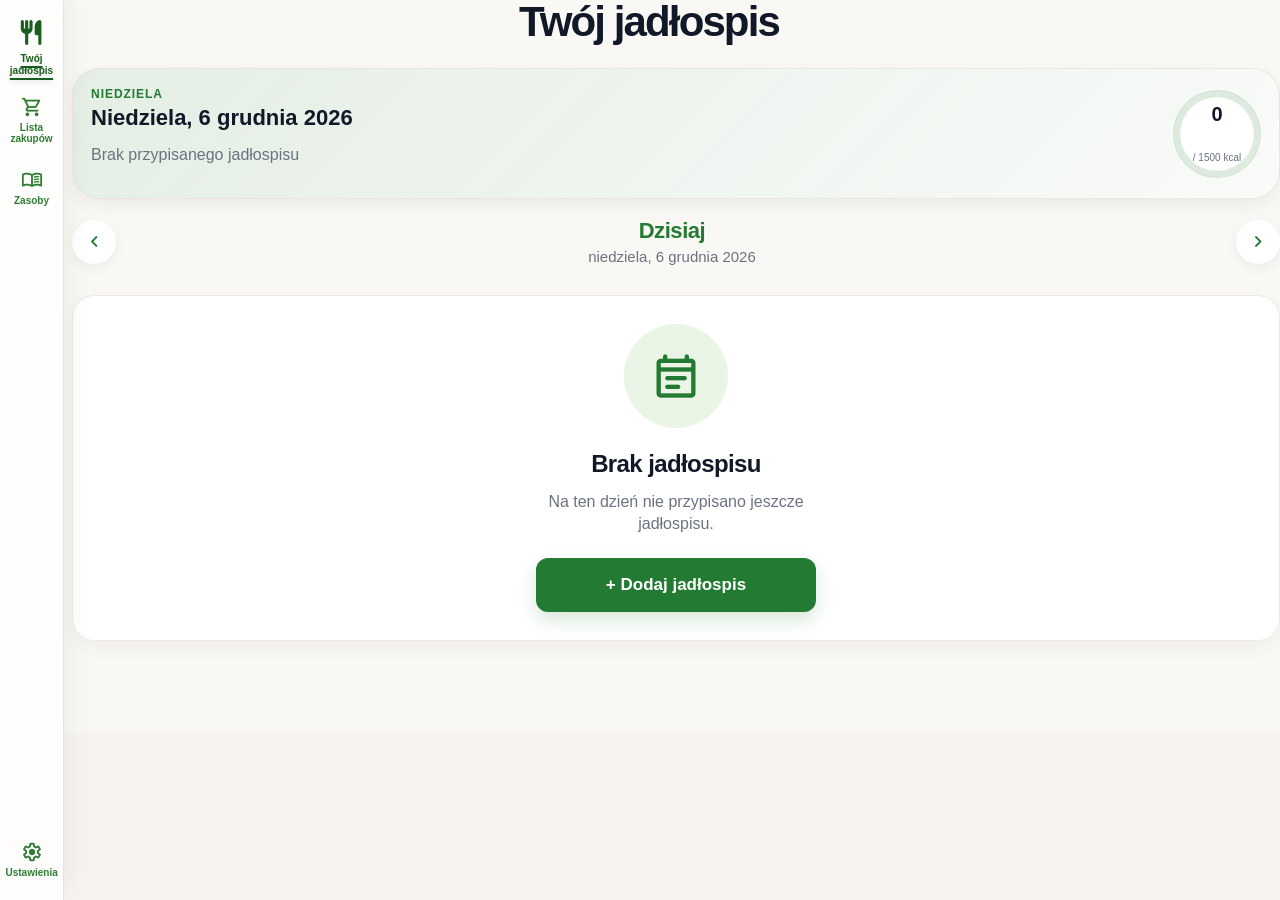
==== index.html @ d9567df0 "update" ====
<!doctype html>
<html lang="pl">
<head>
  <meta charset="utf-8">
  <meta name="viewport" content="width=device-width, initial-scale=1, viewport-fit=cover">
  <meta name="theme-color" content="#237a32">
  <meta name="description" content="PWA do planowania jadłospisów, przepisów, produktów i listy zakupów.">
  <title>Twój jadłospis</title>
  <link rel="manifest" href="./manifest.json?v=1.0.8">
  <link rel="stylesheet" href="https://fonts.googleapis.com/css2?family=Material+Symbols+Rounded:opsz,wght,FILL,GRAD@20..48,400,0,0">
  <link rel="stylesheet" href="./styles.css?v=1.0.8">
    <meta name="apple-mobile-web-app-capable" content="yes">
  <meta name="apple-mobile-web-app-title" content="Twój jadłospis">
</head>
<body>
  <noscript>Ta aplikacja wymaga włączonego JavaScriptu.</noscript>

  <div id="app" class="app-shell"></div>

  
  <nav class="bottom-nav" aria-label="Główna nawigacja">
    <div class="bottom-nav-inner nav-three">
      <button class="nav-item nav-main" data-route="today" type="button">
        <span class="nav-plate"><span class="material-symbols-rounded">restaurant</span></span>
        <span>Twój jadłospis</span>
      </button>

      <button class="nav-item" data-route="shopping" type="button">
        <span class="material-symbols-rounded nav-icon">shopping_cart</span>
        <span>Lista zakupów</span>
      </button>

      <button class="nav-item" data-route="library" type="button">
        <span class="material-symbols-rounded nav-icon">menu_book</span>
        <span>Zasoby</span>
      </button>

      <button class="nav-item nav-settings" data-route="settings" type="button">
        <span class="material-symbols-rounded nav-icon">settings</span>
        <span>Ustawienia</span>
      </button>
    </div>
  </nav>

  <div id="modalRoot"></div>
  <script src="./app.js?v=1.0.8"></script>

  <input
    id="recipe-import-input"
    type="file"
    accept=".json"
    hidden
  >

  <input id="resource-import-input" type="file" accept=".json,application/json,text/json" hidden>
</body>
</html>
---- styles.css ----
/*
  Twój jadłospis v1.0.0 — style aplikacji PWA.
  Style bazowe, responsywne układy portrait/landscape
  oraz jasny, ciemny i automatyczny motyw systemowy.
*/

/* ==========================================================
   Twój jadłospis — pełne PWA
   Mobile first, bez bibliotek zewnętrznych.
   ========================================================== */

:root {
  --bg: #f7f4ef;
  --surface: #ffffff;
  --surface-soft: #fbfaf7;
  --text: #111827;
  --muted: #6b7280;
  --muted-2: #9ca3af;
  --line: #e8e2d8;
  --green: #237a32;
  --green-2: #166534;
  --green-soft: #e7f5df;
  --orange: #d56a00;
  --orange-soft: #fff0dd;
  --red: #dc2626;
  --purple: #7c3aed;
  --blue: #0369a1;
  --yellow: #ca8a04;
  --shadow: 0 10px 28px rgba(17, 24, 39, 0.08);
  --shadow-soft: 0 6px 18px rgba(17, 24, 39, 0.06);
  --radius-xl: 28px;
  --radius-lg: 22px;
  --radius-md: 16px;
  --page-max: 740px;
}

* {
  box-sizing: border-box;
}

html {
  min-height: 100%;
  background: var(--bg);
  -webkit-text-size-adjust: 100%;
}

body {
  margin: 0;
  min-height: 100%;
  font-family: -apple-system, BlinkMacSystemFont, "Segoe UI", Roboto, Arial, sans-serif;
  background: var(--bg);
  color: var(--text);
  padding-bottom: 92px;
  -webkit-font-smoothing: antialiased;
}

button,
input,
textarea,
select {
  font: inherit;
}

button {
  cursor: pointer;
}

img {
  display: block;
  max-width: 100%;
}

.app-shell {
  width: 100%;
  max-width: var(--page-max);
  margin: 0 auto;
  padding: 22px 16px 28px;
}

.screen {
  animation: fadeIn 0.16s ease-out;
}

@keyframes fadeIn {
  from { opacity: 0; transform: translateY(4px); }
  to { opacity: 1; transform: translateY(0); }
}

/* ---------- nagłówki ---------- */

.app-header,
.sub-header {
  display: flex;
  align-items: center;
  justify-content: space-between;
  margin-bottom: 18px;
  gap: 12px;
}

.app-title {
  margin: 0;
  font-size: clamp(30px, 9vw, 46px);
  line-height: 1.05;
  letter-spacing: -0.045em;
}

.sub-title {
  margin: 0;
  font-size: 26px;
  line-height: 1.1;
  letter-spacing: -0.035em;
}

.header-actions {
  display: flex;
  align-items: center;
  gap: 8px;
}

.icon-btn {
  width: 46px;
  height: 46px;
  border: 0;
  border-radius: 999px;
  background: var(--surface);
  color: var(--text);
  display: inline-grid;
  place-items: center;
  box-shadow: var(--shadow-soft);
}

.icon-btn.primary {
  color: #fff;
  background: var(--green);
}

.icon-btn.danger {
  color: var(--red);
}

.back-btn {
  width: 42px;
  height: 42px;
}

/* ---------- ogólne komponenty ---------- */

.card {
  background: var(--surface);
  border: 1px solid rgba(232, 226, 216, 0.88);
  border-radius: var(--radius-xl);
  box-shadow: var(--shadow-soft);
}

.card-pad {
  padding: 18px;
}

.section-title {
  margin: 26px 0 12px;
  font-size: 21px;
  line-height: 1.2;
  letter-spacing: -0.025em;
}

.muted {
  color: var(--muted);
}

.small {
  font-size: 13px;
}

.empty-state {
  padding: 24px;
  text-align: center;
  color: var(--muted);
}

.primary-btn,
.secondary-btn,
.danger-btn {
  width: 100%;
  min-height: 50px;
  border: 0;
  border-radius: 16px;
  font-weight: 800;
  display: inline-flex;
  align-items: center;
  justify-content: center;
  gap: 8px;
}

.primary-btn {
  color: #fff;
  background: var(--green);
  box-shadow: 0 8px 18px rgba(35, 122, 50, 0.22);
}

.secondary-btn {
  color: var(--green);
  background: var(--green-soft);
}

.danger-btn {
  color: #fff;
  background: var(--red);
}

.link-btn {
  border: 0;
  background: transparent;
  color: var(--green);
  font-weight: 800;
  padding: 8px 0;
}

.inline-actions {
  display: flex;
  gap: 10px;
}

.inline-actions > * {
  flex: 1;
}

/* ---------- formularze ---------- */

.form {
  display: grid;
  gap: 16px;
}

.form-group {
  display: grid;
  gap: 7px;
}

.form-label {
  font-size: 13px;
  font-weight: 800;
  color: var(--text);
}

.form-control,
.form-select,
.form-textarea {
  width: 100%;
  border: 1px solid var(--line);
  background: var(--surface);
  border-radius: 14px;
  padding: 12px 13px;
  outline: none;
}

.form-textarea {
  min-height: 96px;
  resize: vertical;
}

.form-row {
  display: grid;
  gap: 10px;
}

@media (min-width: 620px) {
  .form-row.two {
    grid-template-columns: repeat(2, minmax(0, 1fr));
  }
}

.check-row,
.setting-row,
.list-row {
  display: grid;
  grid-template-columns: 1fr auto;
  gap: 12px;
  align-items: center;
  min-height: 48px;
  border-bottom: 1px solid var(--line);
}

.check-row:last-child,
.setting-row:last-child,
.list-row:last-child {
  border-bottom: 0;
}

/* ---------- start: jadłospis dnia ---------- */

.day-switch {
  display: grid;
  grid-template-columns: 48px 1fr 48px;
  align-items: center;
  gap: 12px;
  margin-bottom: 18px;
}

.day-label {
  text-align: center;
  font-weight: 800;
  font-size: 16px;
}

.plan-card {
  padding: 18px;
}

.plan-header {
  display: grid;
  grid-template-columns: 1fr 44px;
  gap: 12px;
  align-items: start;
  border-bottom: 1px solid var(--line);
  padding-bottom: 14px;
  margin-bottom: 16px;
}

.plan-name {
  margin: 0 0 12px;
  font-size: 24px;
  line-height: 1.1;
  letter-spacing: -0.03em;
}

.nutrition-strip {
  display: grid;
  grid-template-columns: repeat(4, minmax(0, 1fr));
  gap: 8px;
}

.nutrition-item {
  min-width: 0;
  display: grid;
  gap: 2px;
  align-content: center;
  font-size: 11px;
  color: var(--muted);
}

.nutrition-item strong {
  font-size: 15px;
  color: var(--text);
  white-space: nowrap;
}

.nutrition-item.calories {
  background: var(--green-soft);
  border-radius: 14px;
  padding: 8px 10px;
}

.nutrition-item.calories strong {
  color: var(--green);
}

.meal-list {
  display: grid;
  gap: 12px;
}

.meal-card {
  display: grid;
  grid-template-columns: 78px minmax(0, 1fr) auto;
  gap: 12px;
  align-items: center;
  background: var(--surface-soft);
  border: 1px solid rgba(232, 226, 216, 0.68);
  border-radius: var(--radius-lg);
  padding: 10px;
}

.meal-thumb {
  width: 78px;
  height: 78px;
  border-radius: 18px;
  object-fit: cover;
  background: #e8efe3;
}

.meal-title {
  margin: 0 0 4px;
  font-size: 19px;
  line-height: 1.1;
}

.meal-name {
  margin: 0 0 5px;
  font-size: 15px;
  line-height: 1.25;
}

.meal-time {
  color: var(--muted);
  font-size: 14px;
}

.meal-kcal {
  justify-self: end;
  color: var(--green);
  background: var(--green-soft);
  border-radius: 12px;
  padding: 7px 10px;
  font-weight: 800;
  font-size: 13px;
  white-space: nowrap;
}

.add-day-card {
  padding: 22px;
  display: grid;
  gap: 12px;
  text-align: center;
}

/* ---------- listy ---------- */

.search-input {
  position: relative;
  margin-bottom: 12px;
}

.search-input input {
  padding-left: 38px;
}

.search-input::before {
  content: "⌕";
  position: absolute;
  left: 14px;
  top: 50%;
  transform: translateY(-52%);
  color: var(--muted);
  z-index: 1;
}

.sort-bar {
  display: flex;
  gap: 8px;
  overflow-x: auto;
  padding-bottom: 8px;
  margin-bottom: 10px;
}

.sort-pill,
.filter-pill {
  border: 1px solid var(--line);
  background: var(--surface);
  color: var(--text);
  border-radius: 999px;
  padding: 8px 12px;
  font-size: 13px;
  white-space: nowrap;
}

.sort-pill.active,
.filter-pill.active {
  border-color: var(--green);
  color: var(--green);
  background: var(--green-soft);
  font-weight: 800;
}

.list-card {
  display: grid;
  grid-template-columns: 72px minmax(0, 1fr) 38px;
  gap: 12px;
  align-items: center;
  padding: 10px;
  margin-bottom: 10px;
}

.list-card-thumb {
  width: 72px;
  height: 72px;
  border-radius: 16px;
  object-fit: cover;
  background: #e8efe3;
}

.list-card-title {
  margin: 0 0 5px;
  font-size: 16px;
  line-height: 1.2;
}

.list-card-meta {
  display: flex;
  gap: 10px;
  flex-wrap: wrap;
  color: var(--muted);
  font-size: 13px;
}

.kcal-chip {
  color: var(--green);
  background: var(--green-soft);
  border-radius: 10px;
  padding: 4px 8px;
  font-weight: 800;
  font-size: 12px;
}

.overflow-btn {
  border: 0;
  background: transparent;
  width: 38px;
  height: 38px;
  border-radius: 999px;
  font-size: 22px;
}

/* ---------- składniki ---------- */

.ingredients-list {
  border: 1px solid var(--line);
  border-radius: var(--radius-md);
  overflow: hidden;
  background: var(--surface);
}

.ingredient-row {
  display: grid;
  grid-template-columns: minmax(0, 1fr) auto 32px;
  align-items: center;
  gap: 10px;
  padding: 12px;
  border-bottom: 1px solid var(--line);
  font-size: 14px;
}

.ingredient-row:last-child {
  border-bottom: 0;
}

.ingredient-name {
  border: 0;
  background: transparent;
  text-align: left;
  padding: 0;
  color: var(--text);
}

.ingredient-weight {
  justify-self: end;
  color: var(--text);
}

.remove-btn {
  width: 28px;
  height: 28px;
  border: 0;
  border-radius: 999px;
  background: transparent;
  color: var(--red);
  font-size: 18px;
}

/* ---------- zakupy / produkty / więcej ---------- */

.product-icon {
  width: 26px;
  text-align: center;
  font-size: 20px;
}

.more-list {
  overflow: hidden;
}

.more-section-label {
  margin: 22px 4px 8px;
  font-size: 12px;
  text-transform: uppercase;
  color: var(--muted);
  font-weight: 800;
  letter-spacing: 0.05em;
}

.more-row {
  display: grid;
  grid-template-columns: 32px 1fr auto;
  gap: 10px;
  align-items: center;
  min-height: 52px;
  padding: 0 14px;
  border-bottom: 1px solid var(--line);
}

.more-row:last-child {
  border-bottom: 0;
}

.more-row button {
  border: 0;
  background: transparent;
  text-align: left;
  padding: 0;
  font-weight: 700;
}

/* ---------- modal ---------- */

.modal-backdrop {
  position: fixed;
  z-index: 40;
  inset: 0;
  background: rgba(17, 24, 39, 0.36);
  display: grid;
  place-items: end center;
  padding: 16px;
}

.modal {
  width: 100%;
  max-width: 560px;
  max-height: min(86vh, 760px);
  overflow: auto;
  background: var(--surface);
  border-radius: 26px;
  padding: 18px;
  box-shadow: var(--shadow);
}

.modal-header {
  display: flex;
  justify-content: space-between;
  align-items: start;
  gap: 12px;
  margin-bottom: 14px;
}

.modal-title {
  margin: 0;
  font-size: 22px;
}

/* ---------- dolna nawigacja ---------- */

.bottom-nav {
  position: fixed;
  z-index: 20;
  left: 0;
  right: 0;
  bottom: 0;
  background: rgba(255, 255, 255, 0.95);
  border-top: 1px solid var(--line);
  backdrop-filter: blur(16px);
  -webkit-backdrop-filter: blur(16px);
}

.bottom-nav-inner {
  max-width: var(--page-max);
  margin: 0 auto;
  display: grid;
  grid-template-columns: repeat(4, 1fr);
  gap: 2px;
  padding: 8px 8px calc(8px + env(safe-area-inset-bottom));
}

.nav-item {
  min-width: 0;
  border: 0;
  background: transparent;
  color: var(--muted);
  display: grid;
  justify-items: center;
  gap: 4px;
  padding: 8px 4px;
  border-radius: 16px;
  font-size: 12px;
}

.nav-icon {
  font-size: 21px;
  line-height: 1;
}

.nav-item.active {
  color: var(--green);
  background: transparent;
  font-weight: 800;
}

/* ---------- responsywność ---------- */

@media (max-width: 430px) {
  .app-shell {
    padding-inline: 12px;
  }

  .nutrition-strip {
    grid-template-columns: repeat(2, minmax(0, 1fr));
  }

  .meal-card {
    grid-template-columns: 64px minmax(0, 1fr);
  }

  .meal-thumb {
    width: 64px;
    height: 64px;
  }

  .meal-kcal {
    grid-column: 2;
    justify-self: start;
  }

  .list-card {
    grid-template-columns: 62px minmax(0, 1fr) 34px;
  }

  .list-card-thumb {
    width: 62px;
    height: 62px;
  }
}

@media (min-width: 760px) {
  .app-shell {
    padding-top: 34px;
  }

  .plan-card,
  .card-pad {
    padding: 24px;
  }
}


/* Aktualizacja dolnego paska: trzy pozycje, środkowy kafelek jako główna akcja. */
.bottom-nav-inner.nav-three {
  grid-template-columns: 1fr 1.18fr 1fr;
  align-items: end;
  gap: 8px;
}

.nav-item.nav-main {
  min-height: 66px;
  margin-top: -18px;
  color: #ffffff;
  background: transparent;
  border-radius: 22px;
  box-shadow: none;
}

.nav-item.nav-main.active {
  color: #ffffff;
  background: transparent;
}

.nav-item.nav-main .nav-icon {
  font-size: 24px;
}

.more-list .more-row:first-child {
  border-top-left-radius: var(--radius-xl);
  border-top-right-radius: var(--radius-xl);
}

.more-list .more-row:last-child {
  border-bottom-left-radius: var(--radius-xl);
  border-bottom-right-radius: var(--radius-xl);
}


/* Większy, czytelniejszy wybór daty w modalu kalendarza. */
.date-picker-large {
  min-height: 56px;
  font-size: 18px;
  font-weight: 700;
  color-scheme: light;
}


/* v1.3 — środkowy przycisk dolnej nawigacji: talerz w kole, bez zielonego tła. */
.nav-item.nav-main,
.nav-item.nav-main.active {
  min-height: auto;
  margin-top: -20px;
  color: var(--green);
  background: transparent;
  border-radius: 0;
  box-shadow: none;
}

.nav-plate {
  width: 74px;
  height: 74px;
  border: 0;
  border-radius: 999px;
  background: transparent;
  display: grid;
  place-items: center;
  box-shadow: none;
  margin-bottom: 2px;
}

.nav-plate img {
  width: 58px;
  height: 58px;
  border-radius: 999px;
  object-fit: cover;
}

/* v1.3 — własny picker kalendarza. */
.calendar-picker {
  display: grid;
  gap: 18px;
}

.calendar-month-row {
  display: grid;
  grid-template-columns: 46px 1fr 46px;
  align-items: center;
  gap: 10px;
  text-align: center;
  font-size: 22px;
}

.calendar-weekdays,
.calendar-grid {
  display: grid;
  grid-template-columns: repeat(7, minmax(0, 1fr));
  gap: 6px;
  text-align: center;
}

.calendar-weekdays {
  color: var(--muted);
  font-size: 13px;
  font-weight: 900;
}

.calendar-day {
  aspect-ratio: 1;
  min-width: 0;
  border: 0;
  border-radius: 999px;
  background: transparent;
  color: var(--text);
  font-weight: 800;
  font-size: 16px;
}

.calendar-day.outside {
  color: var(--muted-2);
  font-weight: 600;
}

.calendar-day.sunday:not(.selected) {
  color: var(--red);
}

.calendar-day.today:not(.selected) {
  outline: 2px solid var(--green);
  outline-offset: -2px;
}

.calendar-day.selected {
  background: var(--green);
  color: #fff;
  box-shadow: 0 8px 18px rgba(35, 122, 50, 0.24);
}

.today-btn {
  width: min(220px, 100%);
  justify-self: center;
  border: 2px solid var(--green);
  background: var(--surface);
  color: var(--green);
}

.modal .modal-header::before {
  content: "📅";
  color: var(--green);
  font-size: 24px;
}

@media (max-width: 430px) {
  .nav-plate {
    width: 66px;
    height: 66px;
  }

  .nav-plate img {
    width: 52px;
    height: 52px;
  }

  .calendar-day {
    font-size: 15px;
  }
}


/* v1.4 refined visual icons */
.calendar-mini-icon{
  width:22px;
  height:22px;
  object-fit:contain;
}

.icon-btn img.calendar-mini-icon{
  width:24px;
  height:24px;
}

.nav-plate{
  width:72px;
  height:72px;
  border: 0;
  background: transparent;
}

.nav-plate img{
  width:60px;
  height:60px;
}

.nav-item.nav-main{
  transform:translateY(-6px);
}

.today-btn{
  gap:10px;
  font-weight:800;
}

.modal .modal-header::before{
  content:"";
  width:24px;
  height:24px;
  background:url('./assets/calendar-clean.png') center/contain no-repeat;
  display:block;
}

.calendar-day.selected{
  background:#15803d;
}


/* v1.5 — korekta ekranu startowego wg referencji */
body {
  background: #faf8f4;
}

.app-shell {
  padding-top: 26px;
}

.home-header {
  align-items: center;
  margin-bottom: 24px;
}

.home-header .app-title {
  font-size: clamp(34px, 8vw, 42px);
  letter-spacing: -0.045em;
}

.compact-icon-btn {
  width: 46px;
  height: 46px;
  border: 1px solid rgba(232, 226, 216, 0.9);
  box-shadow: 0 4px 12px rgba(17, 24, 39, 0.045);
}

.icon-btn {
  box-shadow: 0 4px 14px rgba(17, 24, 39, 0.055);
}

.calendar-mini-icon,
.icon-btn img.calendar-mini-icon {
  width: 22px;
  height: 22px;
}

/* Data: etykieta względna + pełna data pod spodem */
.day-switch {
  grid-template-columns: 44px 1fr 44px;
  margin-bottom: 26px;
}

.day-switch .icon-btn {
  width: 44px;
  height: 44px;
  font-size: 22px;
}

.day-label {
  display: grid;
  gap: 4px;
  text-align: left;
  justify-self: start;
  padding-left: 4px;
}

.day-label strong {
  color: var(--green);
  font-size: 22px;
  line-height: 1.1;
  letter-spacing: -0.02em;
}

.day-label span {
  color: var(--muted);
  font-size: 15px;
  font-weight: 500;
}

/* Karta braku jadłospisu: kompaktowa i subtelna */
.add-day-card.empty-plan-card {
  width: 100%;
  min-height: 0;
  padding: 28px 22px;
  border-radius: 22px;
  border-color: rgba(232, 226, 216, 0.72);
  box-shadow: 0 8px 22px rgba(17, 24, 39, 0.045);
  background: rgba(255, 255, 255, 0.94);
  text-align: center;
  gap: 14px;
}

.empty-plan-icon {
  width: 104px;
  height: 104px;
  border-radius: 999px;
  margin: 0 auto 8px;
  display: grid;
  place-items: center;
  background: #eaf5e6;
}

.empty-plan-icon img {
  width: 54px;
  height: 54px;
}

.empty-plan-title {
  margin: 0;
  font-size: 24px;
  line-height: 1.15;
  letter-spacing: -0.025em;
}

.empty-plan-text {
  max-width: 270px;
  margin: 0 auto 10px;
  color: var(--muted);
  font-size: 16px;
  line-height: 1.35;
}

.compact-primary-btn {
  width: min(280px, 100%);
  min-height: 54px;
  margin: 0 auto;
  border-radius: 12px;
  font-size: 17px;
  box-shadow: 0 8px 18px rgba(35, 122, 50, 0.18);
}

/* Dolna nawigacja: płaska, minimalistyczna */
.bottom-nav {
  background: rgba(255, 255, 255, 0.96);
  box-shadow: none;
}

.bottom-nav-inner.nav-three {
  grid-template-columns: repeat(3, 1fr);
  align-items: center;
  gap: 2px;
  padding-top: 10px;
}

.nav-item {
  background: transparent;
  box-shadow: none;
  color: #6b7280;
  font-size: 12px;
  font-weight: 600;
}

.nav-item.active {
  color: var(--green);
  font-weight: 800;
}

.nav-item.nav-main,
.nav-item.nav-main.active {
  margin-top: 0;
  transform: none;
  color: var(--green);
}

.nav-plate {
  width: 58px;
  height: 58px;
  border: 0;
  box-shadow: none;
  margin-bottom: 3px;
  background: transparent;
}

.nav-plate img {
  width: 48px;
  height: 48px;
}

.nav-icon {
  font-size: 20px;
}

/* Subtelniejsze obramowania i proporcje iOS-like */
.card,
.plan-card,
.modal,
.form-control,
.form-select,
.form-textarea {
  border-color: rgba(232, 226, 216, 0.72);
}

@media (max-width: 430px) {
  .app-shell {
    padding-inline: 24px;
  }

  .home-header .app-title {
    font-size: 37px;
  }

  .day-switch {
    grid-template-columns: 42px 1fr 42px;
  }

  .day-switch .icon-btn {
    width: 42px;
    height: 42px;
  }

  .empty-plan-icon {
    width: 96px;
    height: 96px;
  }

  .empty-plan-icon img {
    width: 50px;
    height: 50px;
  }

  .add-day-card.empty-plan-card {
    padding: 26px 18px;
  }

  .nav-plate {
    width: 56px;
    height: 56px;
  }

  .nav-plate img {
    width: 46px;
    height: 46px;
  }
}


/* v1.6 — uproszczone makro i brak placeholderów zdjęć */
.plan-summary,
.day-summary,
.macro-summary,
.plan-macros {
  display: flex;
  align-items: center;
  flex-wrap: nowrap;
  gap: 10px;
  overflow: hidden;
  white-space: nowrap;
}

.plan-summary .summary-item,
.day-summary .summary-item,
.macro-summary .summary-item,
.plan-macros .summary-item {
  display: inline-flex;
  align-items: center;
  gap: 4px;
  min-width: 0;
  font-size: 13px;
  line-height: 1;
  font-weight: 700;
}

.plan-summary .summary-item span.label,
.day-summary .summary-item span.label,
.macro-summary .summary-item span.label,
.plan-macros .summary-item span.label {
  display: none !important;
}

.plan-summary .summary-item .icon,
.day-summary .summary-item .icon,
.macro-summary .summary-item .icon,
.plan-macros .summary-item .icon {
  font-size: 14px;
}

.plan-summary .summary-item .value,
.day-summary .summary-item .value,
.macro-summary .summary-item .value,
.plan-macros .summary-item .value {
  font-size: 13px;
  font-weight: 800;
}

.meal-card img,
.meal-card figure,
.meal-image,
.meal-thumb,
.recipe-thumb.placeholder,
.recipe-placeholder {
  display: none !important;
}

@media (max-width: 430px) {
  .plan-summary,
  .day-summary,
  .macro-summary,
  .plan-macros {
    gap: 8px;
  }

  .plan-summary .summary-item,
  .day-summary .summary-item,
  .macro-summary .summary-item,
  .plan-macros .summary-item {
    font-size: 12px;
  }

  .plan-summary .summary-item .value,
  .day-summary .summary-item .value,
  .macro-summary .summary-item .value,
  .plan-macros .summary-item .value {
    font-size: 12px;
  }
}


/* v1.7 — makro tylko ikony + wartości, bez zielonego tła kalorii */
.nutrition-strip.compact-nutrition {
  display: flex !important;
  align-items: center;
  flex-wrap: nowrap !important;
  gap: 10px;
  width: 100%;
  overflow: hidden;
  white-space: nowrap;
}

.nutrition-strip.compact-nutrition .nutrition-item,
.nutrition-strip.compact-nutrition .nutrition-item.calories {
  display: inline-flex !important;
  align-items: center;
  gap: 4px;
  min-width: 0;
  padding: 0 !important;
  border-radius: 0 !important;
  background: transparent !important;
  color: var(--text);
  font-size: 13px;
  line-height: 1;
}

.nutrition-strip.compact-nutrition .nutrition-item span:not(.macro-icon) {
  display: none !important;
}

.nutrition-strip.compact-nutrition .macro-icon {
  display: inline-block;
  font-size: 14px;
  line-height: 1;
}

.nutrition-strip.compact-nutrition .nutrition-item strong,
.nutrition-strip.compact-nutrition .nutrition-item.calories strong {
  color: var(--text) !important;
  font-size: 13px;
  font-weight: 800;
  line-height: 1;
}

@media (max-width: 430px) {
  .nutrition-strip.compact-nutrition {
    gap: 8px;
  }

  .nutrition-strip.compact-nutrition .nutrition-item strong,
  .nutrition-strip.compact-nutrition .nutrition-item.calories strong {
    font-size: 12px;
  }

  .nutrition-strip.compact-nutrition .macro-icon {
    font-size: 13px;
  }
}


/* v1.8 — tytuł dania po lewej, kcal po prawej */
.meal-card {
  display: grid;
  grid-template-columns: minmax(0, 1fr) auto;
  align-items: center;
  gap: 12px;
}

.meal-card > div {
  min-width: 0;
}

.meal-title,
.meal-name {
  text-align: left;
}

.meal-kcal {
  justify-self: end;
  align-self: start;
  text-align: right;
  white-space: nowrap;
  margin-top: 2px;
  background: transparent !important;
  padding: 0 !important;
  color: var(--green);
  font-size: 14px;
  font-weight: 800;
  box-shadow: none !important;
}

@media (max-width: 430px) {
  .meal-card {
    gap: 10px;
  }

  .meal-kcal {
    font-size: 13px;
  }
}


/* v1.9 — godzina bezpośrednio pod nazwą posiłku */
.meal-title {
  margin-bottom: 3px;
}

.meal-time {
  display: block;
  margin: 0 0 7px;
  font-size: 13px;
  line-height: 1.15;
  color: var(--muted);
}

.meal-name {
  margin-top: 0;
}


/* v2.0 — menu jadłospisu dnia i separacja ustawień */
.day-plan-menu {
  justify-self: end;
  align-self: start;
  color: var(--muted);
  font-size: 24px;
}

.more-utility-list {
  margin-top: 18px;
  border-color: rgba(35, 122, 50, 0.18);
  background: rgba(255, 255, 255, 0.82);
}

.more-utility-list .more-row {
  min-height: 58px;
}

.setting-row input[type="number"] {
  text-align: right;
}

.meal-list + .primary-btn[data-action="add-meal"] {
  display: none !important;
}


/* v2.1 — tryb wyboru przepisu z pełnego widoku */
.recipe-pick-note {
  margin: 0 0 12px;
  border-color: rgba(35, 122, 50, 0.18);
  background: rgba(231, 245, 223, 0.55);
}


/* v2.2 — jeden spójny styl ikon: Google Material Symbols Rounded */
.material-symbols-rounded {
  font-family: "Material Symbols Rounded";
  font-weight: normal;
  font-style: normal;
  font-size: 22px;
  line-height: 1;
  display: inline-flex;
  align-items: center;
  justify-content: center;
  letter-spacing: normal;
  text-transform: none;
  white-space: nowrap;
  direction: ltr;
  -webkit-font-feature-settings: "liga";
  -webkit-font-smoothing: antialiased;
  font-variation-settings: "FILL" 0, "wght" 400, "GRAD" 0, "opsz" 24;
}

.icon-btn .material-symbols-rounded,
.compact-icon-btn .material-symbols-rounded {
  color: var(--green);
  font-size: 23px;
}

.nav-icon.material-symbols-rounded {
  font-size: 22px;
  color: currentColor;
}

.nav-plate {
  border-color: transparent;
}

.nav-plate .material-symbols-rounded {
  color: var(--green);
  font-size: 34px;
  font-variation-settings: "FILL" 0, "wght" 500, "GRAD" 0, "opsz" 40;
}

.macro-icon.material-symbols-rounded {
  font-size: 14px;
  color: var(--green);
}

.more-icon.material-symbols-rounded,
.product-icon.material-symbols-rounded {
  color: var(--green);
  font-size: 22px;
}

.empty-plan-icon .material-symbols-rounded {
  color: var(--green);
  font-size: 52px;
}

.overflow-btn .material-symbols-rounded,
.remove-btn .material-symbols-rounded {
  color: currentColor;
  font-size: 22px;
}

.today-btn .material-symbols-rounded {
  font-size: 20px;
}

.modal .modal-header::before {
  content: "calendar_month";
  font-family: "Material Symbols Rounded";
  color: var(--green);
  font-size: 24px;
  background: none;
  width: auto;
  height: auto;
}

.calendar-mini-icon {
  display: none !important;
}


/* v2.3 — uproszczony wygląd kalorii posiłku */
.meal-kcal,
.nutrition-item.calories {
  border: 0 !important;
  outline: 0 !important;
  background: transparent !important;
  box-shadow: none !important;
  padding-inline: 0 !important;
}

/* Dolne akcje formularzy */
.form-actions-bottom {
  display: flex;
  gap: 12px;
  margin-top: 28px;
  padding-top: 18px;
  border-top: 1px solid rgba(232, 226, 216, 0.7);
}

.form-actions-bottom .primary-btn,
.form-actions-bottom .secondary-btn {
  flex: 1;
  min-height: 54px;
}

.form-actions-bottom .secondary-btn {
  background: #fff;
}


/* v2.4 — import przepisu z pliku JSON */
.visually-hidden {
  position: absolute !important;
  width: 1px !important;
  height: 1px !important;
  padding: 0 !important;
  margin: -1px !important;
  overflow: hidden !important;
  clip: rect(0 0 0 0) !important;
  white-space: nowrap !important;
  border: 0 !important;
}

.header-actions .icon-btn .material-symbols-rounded {
  font-size: 22px;
}


/* v2.7 — podgląd jadłospisu przed przypisaniem */
.assign-note {
  margin: 0 0 12px;
  border-color: rgba(35, 122, 50, 0.18);
  background: rgba(231, 245, 223, 0.55);
}

.assign-preview {
  display: grid;
  gap: 14px;
}

.assign-preview .plan-card {
  box-shadow: none;
  border-radius: 22px;
}

.assign-preview .form-actions-bottom {
  margin-top: 4px;
}


/* v2.8 — nagłówek startowy, data jako przycisk i biblioteka */
.home-header {
  display: grid;
  grid-template-columns: minmax(0, 1fr) 44px;
  align-items: start;
  gap: 10px;
}

.home-title-row {
  min-width: 0;
  display: flex;
  align-items: flex-start;
  gap: 10px;
}

.home-title-row .app-title {
  min-width: 0;
}

.home-link-btn {
  border: 1px solid rgba(35, 122, 50, 0.18);
  background: rgba(231, 245, 223, 0.72);
  color: var(--green);
  border-radius: 999px;
  padding: 8px 10px;
  font-size: 12px;
  font-weight: 800;
  line-height: 1.1;
  white-space: normal;
  max-width: 120px;
  text-align: left;
}

.day-label {
  cursor: pointer;
  border-radius: 16px;
  padding: 4px 8px;
  margin-left: -8px;
}

.day-label:active {
  background: rgba(35, 122, 50, 0.08);
}

.library-list {
  margin-top: 8px;
}

.assign-preview [data-plan-menu] {
  color: var(--muted);
}

@media (max-width: 430px) {
  .home-title-row {
    gap: 8px;
  }

  .home-link-btn {
    max-width: 112px;
    font-size: 11px;
    padding: 7px 9px;
  }
}


/* v2.9 — poprawiony faktyczny nagłówek ekranu głównego */
.home-header {
  display: grid;
  grid-template-columns: minmax(0, 1fr) 44px;
  align-items: start;
  gap: 10px;
}

.home-title-row {
  min-width: 0;
  display: flex;
  align-items: flex-start;
  gap: 10px;
}

.home-link-btn {
  border: 1px solid rgba(35, 122, 50, 0.18);
  background: rgba(231, 245, 223, 0.72);
  color: var(--green);
  border-radius: 999px;
  padding: 8px 10px;
  font-size: 12px;
  font-weight: 800;
  line-height: 1.1;
  max-width: 126px;
  text-align: left;
}

@media (max-width: 430px) {
  .home-link-btn {
    max-width: 112px;
    font-size: 11px;
    padding: 7px 9px;
  }
}


/* v3.0 — prawy przycisk dolnej nawigacji prowadzi do „Przepisy i jadłospisy” */
.bottom-nav .nav-item span:last-child {
  line-height: 1.12;
}

.home-title-row {
  display: block;
}

.home-link-btn {
  display: none !important;
}


/* v3.1 — wyśrodkowany dzień i makro pod kaloriami */
.day-switch {
  display: grid;
  grid-template-columns: 44px minmax(0, 1fr) 44px;
  align-items: center;
}

.day-label {
  text-align: center;
  justify-self: center;
  align-items: center;
}

.day-label strong,
.day-label span {
  width: 100%;
  text-align: center;
}

.meal-card {
  align-items: start;
}

.meal-macros-column {
  display: flex;
  flex-direction: column;
  align-items: flex-end;
  gap: 6px;
  min-width: 72px;
  margin-top: 2px;
}

.meal-macro {
  display: inline-flex;
  align-items: center;
  justify-content: flex-end;
  gap: 4px;
  font-size: 11px;
  line-height: 1;
  color: var(--muted);
  white-space: nowrap;
}

.meal-macro.kcal {
  margin-bottom: 2px;
  color: var(--text);
}

.meal-macro.kcal strong {
  font-size: 15px;
  font-weight: 800;
  color: var(--green);
}

.meal-macro .material-symbols-rounded {
  font-size: 13px;
  color: var(--green);
}

.meal-macro span:last-child {
  font-weight: 700;
}

@media (max-width: 430px) {
  .meal-macros-column {
    min-width: 66px;
    gap: 5px;
  }

  .meal-macro {
    font-size: 10px;
  }

  .meal-macro.kcal strong {
    font-size: 14px;
  }
}


/* v3.2 — produkty: liczba przepisów, powiązane przepisy i sortowanie A-Z/Z-A */
.product-row {
  cursor: pointer;
}

.product-left {
  display: flex;
  align-items: center;
  gap: 12px;
  min-width: 0;
}

.product-left strong {
  overflow: hidden;
  text-overflow: ellipsis;
  white-space: nowrap;
}

.product-count {
  color: var(--muted);
  font-size: 13px;
  font-weight: 800;
  white-space: nowrap;
}

.product-recipes-list {
  display: grid;
  gap: 8px;
}

.product-recipe-item {
  width: 100%;
  border: 1px solid rgba(232, 226, 216, 0.82);
  background: var(--surface-soft);
  border-radius: 16px;
  padding: 12px;
  display: grid;
  grid-template-columns: minmax(0, 1fr) auto;
  gap: 12px;
  align-items: center;
  text-align: left;
}

.product-recipe-item strong {
  display: block;
  font-size: 15px;
  line-height: 1.2;
}

.product-recipe-item small {
  display: block;
  margin-top: 4px;
  color: var(--muted);
  font-size: 12px;
}

.product-recipe-meta {
  color: var(--green);
  font-size: 13px;
  font-weight: 900;
  white-space: nowrap;
}


/* v3.3 — etykieta sortowania produktów */
.sort-right {
  justify-content: flex-end;
  align-items: center;
}

.sort-label {
  font-size: 13px;
  font-weight: 700;
  color: var(--muted);
  margin-right: 2px;
}


/* v3.4 — bardziej kompaktowe wartości odżywcze */
.nutrition-strip.compact-nutrition,
.nutrition-strip {
  gap: 6px !important;
}

.nutrition-strip.compact-nutrition .nutrition-item,
.nutrition-strip .nutrition-item {
  gap: 2px !important;
  font-size: 11px !important;
  padding: 0 !important;
  min-width: auto !important;
}

.nutrition-strip.compact-nutrition .nutrition-item strong,
.nutrition-strip .nutrition-item strong {
  font-size: 11px !important;
  letter-spacing: -0.02em;
}

.nutrition-strip.compact-nutrition .macro-icon,
.nutrition-strip .macro-icon,
.nutrition-strip .material-symbols-rounded {
  font-size: 12px !important;
}

.plan-header .nutrition-strip {
  display: flex !important;
  flex-wrap: nowrap !important;
  overflow: hidden;
  white-space: nowrap;
  justify-content: flex-start;
}

.meal-macros-column {
  min-width: 58px;
  gap: 4px;
}

.meal-macro {
  font-size: 10px;
  gap: 2px;
}

.meal-macro .material-symbols-rounded {
  font-size: 11px;
}

.meal-macro.kcal strong {
  font-size: 13px;
}

@media (max-width: 430px) {
  .nutrition-strip.compact-nutrition,
  .nutrition-strip {
    gap: 5px !important;
  }

  .nutrition-strip.compact-nutrition .nutrition-item strong,
  .nutrition-strip .nutrition-item strong {
    font-size: 10px !important;
  }

  .nutrition-strip.compact-nutrition .macro-icon,
  .nutrition-strip .macro-icon,
  .nutrition-strip .material-symbols-rounded {
    font-size: 11px !important;
  }

  .meal-macros-column {
    min-width: 52px;
  }
}


/* v3.5 — etykieta typu pozycji pod nazwą w liście powiązań produktu */
.product-recipe-item small {
  text-transform: lowercase;
  font-weight: 700;
  color: var(--muted);
}


/* v3.6.1 — normalny widok przepisu */
.recipe-view-card {
  padding: 20px;
  display: grid;
  gap: 20px;
}

.recipe-view-title {
  margin: 0;
  font-size: 25px;
  line-height: 1.08;
  letter-spacing: -0.03em;
}

.recipe-view-subtitle {
  margin: 8px 0 0;
  color: var(--muted);
  font-size: 13px;
  font-weight: 700;
  text-transform: lowercase;
}

.recipe-view-nutrition {
  border-top: 1px solid rgba(232, 226, 216, 0.65);
  border-bottom: 1px solid rgba(232, 226, 216, 0.65);
  padding: 12px 0;
}

.recipe-view-section {
  display: grid;
  gap: 12px;
}

.recipe-view-section h3 {
  margin: 0;
  font-size: 16px;
}

.recipe-ingredient-list {
  display: grid;
  gap: 8px;
}

.recipe-ingredient-row {
  display: grid;
  grid-template-columns: minmax(0, 1fr) auto;
  gap: 12px;
  align-items: center;
  padding-bottom: 8px;
  border-bottom: 1px solid rgba(232, 226, 216, 0.58);
}

.recipe-ingredient-row strong {
  font-size: 13px;
}

.recipe-prep {
  margin: 0;
  line-height: 1.55;
  white-space: pre-wrap;
}


/* v3.6.2 — podgląd jadłospisu bez daty, zawartość wyżej */
.assign-preview {
  gap: 8px;
}

.assign-preview .plan-card {
  margin-top: 0;
}

.modal:has(.assign-preview) {
  padding-top: 14px;
}

.modal:has(.assign-preview) .modal-header {
  margin-bottom: 8px;
}


/* v3.7 — automatyczna lista zakupów z jadłospisów */
.shopping-settings-card {
  margin-bottom: 18px;
}

.shopping-range {
  margin: 12px 0 0;
}

.shopping-generated-list {
  padding-top: 6px;
  padding-bottom: 6px;
}

.shopping-generated-row {
  grid-template-columns: minmax(0, 1fr) auto;
  gap: 14px;
  padding: 12px 0;
}

.shopping-product-name {
  min-width: 0;
  display: flex;
  align-items: center;
  gap: 10px;
}

.shopping-product-name strong {
  display: block;
  line-height: 1.2;
  overflow: hidden;
  text-overflow: ellipsis;
}

.shopping-product-name small {
  display: block;
  margin-top: 3px;
  color: var(--muted);
  font-size: 12px;
}

.shopping-amount {
  color: var(--green);
  font-weight: 900;
  white-space: nowrap;
}


/* v3.8 — menu eksportu listy zakupów */
.modal .secondary-btn,
.modal .primary-btn {
  text-align: center;
}


/* v3.9 — zakres dat dla listy zakupów */
.shopping-date-range {
  display: grid;
  grid-template-columns: 1fr 1fr;
  gap: 12px;
}

.shopping-date-btn {
  border: 1px solid rgba(232, 226, 216, 0.82);
  background: var(--surface-soft);
  border-radius: 16px;
  padding: 12px;
  display: grid;
  gap: 5px;
  text-align: left;
}

.shopping-date-btn span {
  color: var(--muted);
  font-size: 12px;
  font-weight: 800;
  text-transform: uppercase;
  letter-spacing: 0.04em;
}

.shopping-date-btn strong {
  color: var(--text);
  font-size: 15px;
}

.shopping-calendar-day.in-range:not(.range-start):not(.range-end) {
  background: rgba(35, 122, 50, 0.12);
  color: var(--green);
}

.shopping-calendar-day.range-start,
.shopping-calendar-day.range-end {
  background: var(--green);
  color: #fff;
}

.shopping-calendar-day.range-start.range-end {
  border-radius: 999px;
}


/* v4.0 — zewnętrzna bazowa lista produktów z informacją o źródle */
.product-info {
  min-width: 0;
  display: grid;
  gap: 3px;
}

.product-info small {
  color: var(--muted);
  font-size: 11px;
  line-height: 1.25;
}

.product-count.base-only {
  color: var(--green);
  background: rgba(35, 122, 50, 0.08);
  border-radius: 999px;
  padding: 4px 8px;
}

.product-detail {
  display: grid;
  gap: 14px;
}

.product-detail-macros {
  display: grid;
  grid-template-columns: repeat(4, minmax(0, 1fr));
  gap: 8px;
}

.product-detail-macros span {
  background: var(--surface-soft);
  border: 1px solid rgba(232, 226, 216, 0.8);
  border-radius: 12px;
  padding: 8px 6px;
  text-align: center;
  font-size: 12px;
  font-weight: 800;
}

.product-detail-macros strong {
  color: var(--green);
}

.product-detail-title {
  margin: 0;
  font-size: 16px;
}


/* v4.1 — uproszczony widok listy produktów i źródło pod nagłówkiem */
.product-source-note {
  margin: -6px 0 14px;
  color: var(--muted);
  font-size: 12px;
  line-height: 1.35;
}

.product-info small {
  color: var(--muted);
  font-size: 12px;
  line-height: 1.2;
}

.product-detail-macros,
.user-nutrition-line .product-detail-macros {
  display: grid;
  grid-template-columns: repeat(4, minmax(0, 1fr));
  gap: 8px;
}

.product-detail-macros span,
.user-nutrition-line .product-detail-macros span {
  display: inline-flex;
  align-items: center;
  justify-content: center;
  gap: 3px;
}

.product-detail-macros .material-symbols-rounded,
.user-nutrition-line .material-symbols-rounded {
  font-size: 14px;
  color: var(--green);
}

.user-nutrition-line {
  display: grid;
  gap: 8px;
  border-top: 1px solid rgba(232, 226, 216, 0.7);
  padding-top: 12px;
}

.user-nutrition-label {
  color: var(--muted);
  font-size: 12px;
  font-weight: 800;
}


/* v4.2 — ujednolicone wartości bazowe i użytkownika */
.product-nutrition-compare {
  display: grid;
  gap: 10px;
}

.product-nutrition-compare h3 {
  margin: 0 0 2px;
  font-size: 15px;
  line-height: 1.25;
}

.product-nutrition-row {
  display: grid;
  grid-template-columns: 96px minmax(0, 1fr);
  align-items: center;
  gap: 10px;
  padding: 10px;
  border: 1px solid rgba(232, 226, 216, 0.82);
  border-radius: 14px;
  background: var(--surface-soft);
}

.product-nutrition-row.is-muted {
  opacity: 0.55;
}

.product-nutrition-source {
  color: var(--muted);
  font-size: 12px;
  font-weight: 900;
  text-transform: lowercase;
}

.product-nutrition-values {
  display: grid;
  grid-template-columns: repeat(4, minmax(0, 1fr));
  gap: 6px;
}

.product-nutrition-values > span {
  display: inline-flex;
  align-items: center;
  justify-content: flex-end;
  gap: 3px;
  font-size: 11px;
  font-weight: 800;
  white-space: nowrap;
}

.product-nutrition-values .material-symbols-rounded {
  color: var(--green);
  font-size: 13px;
}

.product-source-detail {
  margin: 0;
  padding-left: 2px;
}

.product-detail-macros {
  display: none;
}

.user-nutrition-line {
  display: none;
}

@media (max-width: 430px) {
  .product-nutrition-row {
    grid-template-columns: 84px minmax(0, 1fr);
    gap: 8px;
    padding: 9px;
  }

  .product-nutrition-values {
    gap: 4px;
  }

  .product-nutrition-values > span {
    font-size: 10px;
  }

  .product-nutrition-values .material-symbols-rounded {
    font-size: 12px;
  }
}


/* v4.3 — ikony grup produktów */
.product-icon {
  font-size: 22px;
  color: var(--green);
  opacity: 0.92;
}

.product-row .product-left {
  align-items: center;
  gap: 12px;
}


/* v4.4 — wybór źródła wartości i produkty użytkownika */
#baseProductsList {
  display: none;
}

.product-nutrition-row.is-user {
  border-color: rgba(35, 122, 50, 0.22);
}


/* v4.5 — edycja produktu */
.product-edit-btn {
  margin-top: 4px;
  min-height: 44px;
}

#productEditForm .form-actions-bottom {
  margin-top: 8px;
}


/* v4.5.1 — poprawki edycji przepisu i ikon produktów */
.recipe-edit-actions {
  margin-top: 24px;
}

.product-icon.material-symbols-rounded {
  min-width: 24px;
  width: 24px;
  overflow: hidden;
  font-size: 23px;
}


/* v4.6 — nowy zestaw ikon produktów */
.product-icon.material-symbols-rounded {
  font-size: 24px;
  font-variation-settings:
    'FILL' 0,
    'wght' 500,
    'GRAD' 0,
    'opsz' 24;
  color: #2c7a43;
  opacity: 0.95;
}

.product-row {
  align-items: center;
}

.product-row .product-left {
  gap: 13px;
}

.product-count.base-only {
  background: rgba(44, 122, 67, 0.08);
  color: #2c7a43;
}


/* v4.6.2 — naprawa ikon produktów i listy zakupów */
.product-icon.material-symbols-rounded {
  width: 24px;
  min-width: 24px;
  overflow: hidden;
  font-size: 24px;
  color: #2c7a43;
  font-variation-settings: 'FILL' 0, 'wght' 500, 'GRAD' 0, 'opsz' 24;
}

.shopping-date-range {
  display: grid;
  grid-template-columns: 1fr 1fr;
  gap: 12px;
}

.shopping-date-btn {
  border: 1px solid rgba(232, 226, 216, 0.82);
  background: var(--surface-soft);
  border-radius: 16px;
  padding: 12px;
  display: grid;
  gap: 5px;
  text-align: left;
}


/* v4.6.4 — w podglądzie przypisywania posiłek otwiera przepis */
.assign-preview [data-open-meal] {
  cursor: pointer;
}


/* v4.7.0 — edycja ilości na liście zakupów */
.shopping-amount-edit {
  display: inline-flex;
  align-items: center;
  gap: 4px;
  justify-self: end;
  color: var(--green);
  font-weight: 900;
  white-space: nowrap;
}

.shopping-weight-input {
  width: 76px;
  border: 1px solid rgba(232, 226, 216, 0.9);
  background: #fff;
  border-radius: 12px;
  padding: 8px 6px;
  text-align: right;
  font-size: 14px;
  font-weight: 800;
  color: var(--green);
}

.shopping-range {
  display: none !important;
}

@media (max-width: 430px) {
  .shopping-weight-input {
    width: 64px;
    font-size: 13px;
  }

  .shopping-generated-row {
    gap: 8px;
  }
}


/* v4.8.0 — finalny zestaw ikon produktów z pliku HTML */
.product-icon.material-symbols-rounded {
  width: 28px;
  min-width: 28px;
  height: 28px;
  font-size: 28px;
  line-height: 1;
  color: #2f6f44;
  opacity: 0.96;
  font-variation-settings:
    'FILL' 0,
    'wght' 500,
    'GRAD' 0,
    'opsz' 24;
}

.product-row .product-left {
  gap: 14px;
}


/* v4.8.3 — przypisywanie jadłospisu z listy jadłospisów */
.plan-assign-calendar .assign-calendar-note {
  margin: 0 0 12px;
}

.overwrite-note {
  margin: 0 0 12px;
  line-height: 1.35;
}


/* v4.8.4 — potwierdzanie usuwania w menu */
.modal .danger-btn {
  min-height: 44px;
}


/* v4.8.5 — spójne nagłówki i kompaktowe sortowanie jadłospisów */
.compact-sort-bar {
  justify-content: flex-end;
  gap: 8px;
}

.compact-sort-pill {
  min-width: 56px;
  justify-content: center;
  display: inline-flex;
  align-items: center;
  gap: 4px;
}

.compact-sort-pill .material-symbols-rounded {
  font-size: 16px;
}

.header-actions {
  display: inline-flex;
  align-items: center;
  gap: 6px;
}


/* v4.8.6 — jednoznaczne tryby „Nowy” dla + i bezpieczne placeholdery zdjęć */
.list-card-thumb,
.meal-thumb {
  object-fit: cover;
  background: var(--surface-soft);
}


/* v4.8.7 — wspólne kompaktowe sortowanie list */
.compact-sort-bar {
  justify-content: flex-end;
  gap: 8px;
}

.compact-sort-pill {
  min-width: 56px;
  justify-content: center;
  display: inline-flex;
  align-items: center;
  gap: 4px;
}

.compact-sort-pill .material-symbols-rounded {
  font-size: 16px;
}


/* v4.8.9 — eksport zasobów */
.sub-header [data-action="export-resources"] {
  margin-left: auto;
}


/* v4.9.0 — edycja pojedynczych posiłków w jadłospisie */
.editable-plan-meal {
  cursor: pointer;
}

.meal-edit-side {
  display: inline-flex;
  align-items: center;
  gap: 6px;
  justify-self: end;
}

.meal-kcal.readonly {
  border: 0;
  background: transparent;
  padding: 0;
  color: var(--muted);
  font-weight: 800;
  white-space: nowrap;
}


/* v4.9.7 — dolna nawigacja: tylko zielone ikony i tekst, bez ramek, tła i cieni */
.bottom-nav .nav-item,
.bottom-nav .nav-item.active,
.bottom-nav .nav-main,
.bottom-nav .nav-main.active,
.bottom-nav .nav-plate,
.bottom-nav .nav-main.active .nav-plate {
  background: transparent !important;
  box-shadow: none !important;
  border: 0 !important;
  border-color: transparent !important;
  outline: 0 !important;
}

.bottom-nav .nav-item::before,
.bottom-nav .nav-item::after,
.bottom-nav .nav-plate::before,
.bottom-nav .nav-plate::after {
  content: none !important;
  display: none !important;
  background: transparent !important;
  box-shadow: none !important;
  border: 0 !important;
}

.bottom-nav .nav-item,
.bottom-nav .nav-item .material-symbols-rounded,
.bottom-nav .nav-item .nav-icon,
.bottom-nav .nav-main .nav-plate .material-symbols-rounded {
  color: #2e7d32 !important;
}

.bottom-nav .nav-item.active,
.bottom-nav .nav-item.active .material-symbols-rounded,
.bottom-nav .nav-item.active .nav-icon,
.bottom-nav .nav-main.active .nav-plate .material-symbols-rounded {
  color: #1b5e20 !important;
  font-weight: 900 !important;
}

.bottom-nav .nav-main .nav-plate {
  width: 58px;
  height: 58px;
}


/* v4.10.1 — spójna nawigacja portrait/landscape, mobile/desktop */
:root {
  --nav-green: #2e7d32;
  --nav-active: #1b5e20;
}

/* Wspólne: tylko zielone ikony/teksty, bez ramek i bez tła aktywnego przycisku. */
.bottom-nav .nav-item,
.bottom-nav .nav-item.active,
.bottom-nav .nav-main,
.bottom-nav .nav-main.active,
.bottom-nav .nav-plate,
.bottom-nav .nav-main.active .nav-plate {
  background: transparent !important;
  box-shadow: none !important;
  border: 0 !important;
  outline: 0 !important;
}

.bottom-nav .nav-item {
  color: var(--nav-green) !important;
}

.bottom-nav .nav-item .material-symbols-rounded,
.bottom-nav .nav-item .nav-icon,
.bottom-nav .nav-main .nav-plate .material-symbols-rounded {
  color: var(--nav-green) !important;
}

.bottom-nav .nav-item.active,
.bottom-nav .nav-item.active .material-symbols-rounded,
.bottom-nav .nav-item.active .nav-icon,
.bottom-nav .nav-main.active .nav-plate .material-symbols-rounded {
  color: var(--nav-active) !important;
  font-weight: 900 !important;
  text-shadow: 0 2px 6px rgba(27, 94, 32, 0.26);
  filter: drop-shadow(0 2px 4px rgba(27, 94, 32, 0.18));
}

/* Twój jadłospis jest tylko lekko większy, bez koła i obramowania. */
.bottom-nav .nav-main .nav-plate {
  width: auto !important;
  height: auto !important;
  border: 0 !important;
  background: transparent !important;
  box-shadow: none !important;
  margin-bottom: 0 !important;
}

.bottom-nav .nav-main .nav-plate .material-symbols-rounded {
  font-size: 27px !important;
}

/* Portrait mobile: dolny pasek, trzy przyciski równomiernie. Ustawienia są ukryte. */
@media (orientation: portrait) and (max-width: 759px) {
  body {
    padding-left: 0 !important;
  }

  .app-shell {
    padding-bottom: 104px !important;
  }

  .bottom-nav {
    top: auto !important;
    left: 0 !important;
    right: 0 !important;
    bottom: 0 !important;
    width: auto !important;
    border-right: 0 !important;
    border-top: 1px solid var(--line) !important;
    display: block !important;
  }

  .bottom-nav-inner.nav-three {
    max-width: none !important;
    height: auto !important;
    margin: 0 !important;
    padding: 8px 8px calc(8px + env(safe-area-inset-bottom)) !important;
    display: grid !important;
    grid-template-columns: repeat(3, minmax(0, 1fr)) !important;
    align-items: end !important;
    justify-content: stretch !important;
    gap: 4px !important;
  }

  .bottom-nav .nav-item[data-route="shopping"] {
    order: 1 !important;
  }

  .bottom-nav .nav-item[data-route="today"] {
    order: 2 !important;
  }

  .bottom-nav .nav-item[data-route="library"] {
    order: 3 !important;
  }

  .bottom-nav .nav-item[data-route="settings"] { display: grid !important; }
}

/* Portrait desktop/tablet: dolny pasek, cztery przyciski wyśrodkowane. */
@media (orientation: portrait) and (min-width: 760px) {
  body {
    padding-left: 0 !important;
  }

  .app-shell {
    padding-bottom: 104px !important;
  }

  .bottom-nav {
    top: auto !important;
    left: 0 !important;
    right: 0 !important;
    bottom: 0 !important;
    width: auto !important;
    border-right: 0 !important;
    border-top: 1px solid var(--line) !important;
    display: block !important;
  }

  .bottom-nav-inner.nav-three {
    max-width: 560px !important;
    height: auto !important;
    margin: 0 auto !important;
    padding: 8px 8px calc(8px + env(safe-area-inset-bottom)) !important;
    display: grid !important;
    grid-template-columns: repeat(4, minmax(0, 1fr)) !important;
    align-items: end !important;
    justify-content: center !important;
    gap: 8px !important;
  }

  .bottom-nav .nav-item[data-route="shopping"] {
    order: 1 !important;
  }

  .bottom-nav .nav-item[data-route="today"] {
    order: 2 !important;
  }

  .bottom-nav .nav-item[data-route="library"] {
    order: 3 !important;
  }

  .bottom-nav .nav-item[data-route="settings"] {
    order: 4 !important;
    display: grid !important;
  }
}

/* Landscape mobile i desktop: boczny pasek. Od góry:
   Twój jadłospis, Lista zakupów, Zasoby. Ustawienia przy dole. */
@media (orientation: landscape) {
  body {
    padding-left: 72px !important;
  }

  .app-shell {
    padding-bottom: 24px !important;
  }

  .bottom-nav {
    top: 0 !important;
    right: auto !important;
    bottom: 0 !important;
    left: 0 !important;
    width: 64px !important;
    border-top: 0 !important;
    border-right: 1px solid var(--line) !important;
    background: rgba(255, 255, 255, 0.96) !important;
    display: flex !important;
    align-items: stretch !important;
    justify-content: flex-start !important;
  }

  .bottom-nav-inner.nav-three {
    width: 100% !important;
    height: 100% !important;
    padding: calc(12px + env(safe-area-inset-top)) 4px calc(12px + env(safe-area-inset-bottom)) !important;
    display: flex !important;
    flex-direction: column !important;
    align-items: center !important;
    justify-content: flex-start !important;
    gap: 10px !important;
  }

  .bottom-nav .nav-item {
    width: 56px !important;
    min-height: 56px !important;
    padding: 5px 2px !important;
    display: grid !important;
    justify-items: center !important;
    align-content: center !important;
    gap: 4px !important;
    font-size: 10px !important;
    line-height: 1.05 !important;
  }

  .bottom-nav .nav-item[data-route="today"] {
    order: 1 !important;
  }

  .bottom-nav .nav-item[data-route="shopping"] {
    order: 2 !important;
  }

  .bottom-nav .nav-item[data-route="library"] {
    order: 3 !important;
  }

  .bottom-nav .nav-item[data-route="settings"] {
    order: 99 !important;
    margin-top: auto !important;
    display: grid !important;
  }

  .bottom-nav .nav-main,
  .bottom-nav .nav-main.active {
    margin-top: 0 !important;
    transform: none !important;
    min-height: 60px !important;
  }

  .bottom-nav .nav-main .nav-plate .material-symbols-rounded {
    font-size: 29px !important;
  }

  /* W landscape ustawienia są na bocznym pasku, więc chowamy górny przycisk ustawień ekranu głównego. */
  #todayScreen [data-action="home-menu"] {
    display: none !important;
  }
}


/* v4.11.0 */
:root {
  --nav-main-color: #bf5b04;
  --nav-main-active: #8f4300;
}

.bottom-nav .nav-main,
.bottom-nav .nav-main .material-symbols-rounded,
.bottom-nav .nav-main .nav-plate .material-symbols-rounded,
.bottom-nav .nav-main span {
  color: var(--nav-main-color) !important;
}

.bottom-nav .nav-main.active,
.bottom-nav .nav-main.active .material-symbols-rounded,
.bottom-nav .nav-main.active .nav-plate .material-symbols-rounded,
.bottom-nav .nav-main.active span {
  color: var(--nav-main-active) !important;
  text-shadow: 0 2px 6px rgba(191, 91, 4, 0.25);
  filter: drop-shadow(0 2px 4px rgba(191, 91, 4, 0.18));
}

.bottom-nav .nav-item[data-route="today"] { order: 1 !important; }
.bottom-nav .nav-item[data-route="shopping"] { order: 2 !important; }
.bottom-nav .nav-item[data-route="library"] { order: 3 !important; }
.bottom-nav .nav-item[data-route="settings"] { order: 4 !important; }


/* v4.11.1 — ustawienia widoczne także w mobile portrait */
@media (orientation: portrait) and (max-width: 759px) {
  .bottom-nav-inner.nav-three {
    grid-template-columns: repeat(4, minmax(0, 1fr)) !important;
    gap: 2px !important;
  }

  .bottom-nav .nav-item[data-route="today"] {
    order: 1 !important;
  }

  .bottom-nav .nav-item[data-route="shopping"] {
    order: 2 !important;
  }

  .bottom-nav .nav-item[data-route="library"] {
    order: 3 !important;
  }

  .bottom-nav .nav-item[data-route="settings"] {
    order: 4 !important;
    display: grid !important;
  }

  .bottom-nav .nav-item {
    font-size: 11px !important;
    padding-inline: 2px !important;
  }
}


/* v4.11.2 — kompaktowy widok ustawień */
.settings-screen .sub-title {
  font-size: 22px;
}

.settings-form {
  display: grid;
  gap: 12px;
}

.settings-card {
  padding: 14px 14px !important;
}

.settings-card .section-title {
  margin: 0 0 10px;
  font-size: 15px;
  line-height: 1.2;
}

.settings-grid {
  display: grid;
  gap: 8px;
}

.compact-setting-row {
  min-height: 38px;
  padding: 6px 0;
  font-size: 13px;
  gap: 10px;
}

.compact-control {
  width: 112px !important;
  min-height: 34px;
  padding: 6px 8px;
  font-size: 13px;
}

.settings-hint {
  margin: -4px 0 10px;
  font-size: 12px;
  line-height: 1.35;
}

.settings-actions {
  display: grid;
  gap: 8px;
}

.compact-btn {
  min-height: 38px;
  padding: 8px 12px;
  font-size: 13px;
}

.settings-save-row {
  margin-top: 2px;
}


/* v4.11.3 — link autora */
.settings-author-link {
  text-decoration: none;
}

.settings-author-link:hover {
  text-decoration: underline;
}


/* v4.11.5 — spójne ikony import/eksport i tytuł produktów */


.centered-title {
  text-align: center;
  flex: 1;
}


/* v4.11.6 — kompaktowy zakres dat w Liście zakupów */
.shopping-date-range-compact,
.shopping-date-range,
.shopping-range,
.date-range {
  display: flex !important;
  align-items: center !important;
  gap: 8px !important;
  flex-wrap: nowrap !important;
  white-space: nowrap !important;
}

.shopping-date-range-compact label,
.shopping-date-range label,
.shopping-range label,
.date-range label,
.shopping-date-range-compact .form-group,
.shopping-date-range .form-group,
.shopping-range .form-group,
.date-range .form-group {
  display: inline-flex !important;
  align-items: center !important;
  gap: 4px !important;
  margin: 0 !important;
  min-width: 0 !important;
  flex: 1 1 0 !important;
  font-size: 11px !important;
  line-height: 1.1 !important;
  text-transform: uppercase;
}

.shopping-date-range-compact input,
.shopping-date-range input,
.shopping-range input,
.date-range input,
[data-shopping-date] {
  min-height: 30px !important;
  height: 30px !important;
  padding: 4px 6px !important;
  font-size: 11px !important;
  line-height: 1 !important;
  max-width: 122px !important;
}

[data-shopping-date] {
  display: inline-flex !important;
  align-items: center !important;
  justify-content: center !important;
  white-space: nowrap !important;
}


/* v4.11.7 — IG */
.product-gi {
  font-size: 11px;
  margin-top: 2px;
}

.product-row small {
  line-height: 1.25;
}


/* v4.11.8 — ustawienia: wyśrodkowany tytuł */
.settings-screen .sub-header {
  display: grid;
  grid-template-columns: 44px 1fr 44px;
  align-items: center;
}

.settings-screen .sub-title {
  grid-column: 2;
  text-align: center !important;
  justify-self: center;
}

/* v4.11.8 — lista zakupów: zakres dat w jednej linii, pełna szerokość */
.shopping-date-range-compact,
.shopping-date-range,
.shopping-range,
.date-range,
.date-controls,
.shopping-controls {
  width: 100% !important;
}

.shopping-date-range-compact {
  display: grid !important;
  grid-template-columns: minmax(0, 1fr) minmax(0, 1fr) !important;
  gap: 8px !important;
  align-items: center !important;
}

.shopping-date-range-compact label,
.shopping-date-range-compact .form-group {
  width: 100% !important;
  min-width: 0 !important;
  display: grid !important;
  grid-template-columns: auto minmax(0, 1fr) !important;
  gap: 4px !important;
  align-items: center !important;
  margin: 0 !important;
  font-size: 11px !important;
  line-height: 1 !important;
  white-space: nowrap !important;
}

.shopping-date-range-compact input,
.shopping-date-range-compact [data-shopping-date] {
  width: 100% !important;
  max-width: none !important;
  min-width: 0 !important;
  height: 30px !important;
  min-height: 30px !important;
  padding: 4px 6px !important;
  font-size: 11px !important;
}


/* v4.11.9 — szczegóły produktu: IG i ikony źródeł */
.product-nutrition-source {
  display: inline-flex;
  align-items: center;
  justify-content: center;
  min-width: 28px;
  color: var(--muted);
}

.product-nutrition-source .material-symbols-rounded {
  font-size: 20px;
}

.product-nutrition-values span {
  gap: 3px;
}


/* v4.12.0 — kompaktowe źródła danych i znacznik IG */
.product-nutrition-row {
  grid-template-columns: 24px minmax(0, 1fr) !important;
  gap: 6px !important;
  align-items: center;
}

.product-nutrition-source {
  min-width: 20px !important;
  width: 20px !important;
  flex: 0 0 20px !important;
}

.product-nutrition-source .material-symbols-rounded {
  font-size: 17px !important;
}

.product-nutrition-values {
  display: flex !important;
  align-items: center !important;
  gap: 8px !important;
  flex-wrap: nowrap !important;
  white-space: nowrap !important;
  overflow-x: auto;
  min-width: 0;
}

.product-nutrition-values > span {
  display: inline-flex !important;
  align-items: center !important;
  flex: 0 0 auto;
}

.gi-badge {
  width: 34px;
  height: 34px;
  border-radius: 999px;
  display: inline-grid;
  place-items: center;
  line-height: 1;
  font-size: 9px;
  font-weight: 900;
  color: #1f2937;
  border: 1px solid rgba(31, 41, 55, 0.16);
}

.gi-badge span {
  font-size: 8px;
  letter-spacing: -0.02em;
}

.gi-badge strong {
  font-size: 10px;
}

.gi-low {
  background: #b7e4c7;
}

.gi-medium {
  background: #ffe08a;
}

.gi-high {
  background: #f8b4a8;
}

.gi-unknown {
  background: transparent;
}


/* v4.12.1 — baza IG i układ wartości odżywczych */
.product-nutrition-row {
  grid-template-columns: 26px minmax(0, 1fr) !important;
  gap: 8px !important;
  align-items: center;
}

.product-nutrition-source {
  min-width: 24px !important;
  width: 24px !important;
  flex: 0 0 24px !important;
  color: var(--green) !important;
  opacity: 1 !important;
}

.product-nutrition-source .material-symbols-rounded {
  font-size: 21px !important;
  font-variation-settings: "FILL" 0, "wght" 650, "GRAD" 0, "opsz" 24;
}

.product-nutrition-values {
  width: 100% !important;
  display: grid !important;
  grid-template-columns: repeat(5, minmax(0, 1fr)) !important;
  align-items: center !important;
  gap: 6px !important;
  white-space: nowrap !important;
  overflow: visible !important;
}

.product-nutrition-values > span {
  display: inline-flex !important;
  align-items: center !important;
  justify-content: center !important;
  gap: 3px !important;
  min-width: 0 !important;
  font-size: 12px;
}

.product-nutrition-values .material-symbols-rounded {
  font-size: 17px;
}

.product-gi-value {
  gap: 4px !important;
}

.gi-label {
  width: 24px;
  height: 24px;
  border-radius: 999px;
  display: inline-grid;
  place-items: center;
  line-height: 1;
  font-size: 9px;
  font-weight: 900;
  color: #1f2937;
  border: 1px solid rgba(31, 41, 55, 0.18);
}

.gi-low {
  background: #b7e4c7;
}

.gi-medium {
  background: #ffe08a;
}

.gi-high {
  background: #f8b4a8;
}

.gi-unknown {
  background: transparent;
}


/* v4.12.2 — IG bez kółka; kolor ma sama wartość */
.gi-label,
.gi-badge {
  width: auto !important;
  height: auto !important;
  border: 0 !important;
  border-radius: 0 !important;
  background: transparent !important;
  display: inline !important;
  color: inherit !important;
}

.gi-inline-label {
  color: var(--muted);
  font-weight: 800;
  font-size: 12px;
  line-height: 1;
}

.gi-value {
  font-weight: 900;
}

.gi-value.gi-low,
.gi-low.gi-value {
  color: #2e7d32;
  background: transparent !important;
}

.gi-value.gi-medium,
.gi-medium.gi-value {
  color: #b77900;
  background: transparent !important;
}

.gi-value.gi-high,
.gi-high.gi-value {
  color: #c62828;
  background: transparent !important;
}

.gi-value.gi-unknown,
.gi-unknown.gi-value {
  color: var(--muted);
  background: transparent !important;
}

.product-list-gi {
  white-space: nowrap;
}


/* v4.12.3 — jednolity kolor nawigacji i aktywny stan jako podkreślenie */
.bottom-nav .nav-item,
.bottom-nav .nav-main,
.bottom-nav .nav-main span,
.bottom-nav .nav-item span,
.bottom-nav .nav-item .material-symbols-rounded,
.bottom-nav .nav-main .nav-plate .material-symbols-rounded {
  color: var(--nav-green, #2e7d32) !important;
  text-shadow: none !important;
  filter: none !important;
}

.bottom-nav .nav-item.active,
.bottom-nav .nav-main.active {
  color: var(--nav-active, #1b5e20) !important;
  background: transparent !important;
  box-shadow: none !important;
  border: 0 !important;
}

.bottom-nav .nav-item.active > span:last-child,
.bottom-nav .nav-main.active > span:last-child {
  text-decoration: underline;
  text-decoration-thickness: 2px;
  text-underline-offset: 4px;
  text-shadow: 0 2px 5px rgba(27, 94, 32, 0.18);
}

.bottom-nav .nav-item.active .material-symbols-rounded,
.bottom-nav .nav-main.active .material-symbols-rounded {
  color: var(--nav-active, #1b5e20) !important;
  filter: drop-shadow(0 2px 3px rgba(27, 94, 32, 0.14));
}

.product-list-gi {
  display: none !important;
}


/* v4.12.4 — aktywny Twój jadłospis taki sam jak aktywne pozostałe przyciski */
.bottom-nav .nav-item.active,
.bottom-nav .nav-item.active span,
.bottom-nav .nav-item.active .material-symbols-rounded,
.bottom-nav .nav-main.active,
.bottom-nav .nav-main.active span,
.bottom-nav .nav-main.active .material-symbols-rounded,
.bottom-nav .nav-main.active .nav-plate .material-symbols-rounded {
  color: var(--nav-active, #1b5e20) !important;
}

.bottom-nav .nav-main,
.bottom-nav .nav-main span,
.bottom-nav .nav-main .material-symbols-rounded,
.bottom-nav .nav-main .nav-plate .material-symbols-rounded {
  color: var(--nav-green, #2e7d32) !important;
}

.bottom-nav .nav-main.active > span:last-child,
.bottom-nav .nav-item.active > span:last-child {
  text-decoration: underline !important;
  text-decoration-thickness: 2px !important;
  text-underline-offset: 4px !important;
  text-shadow: 0 2px 5px rgba(27, 94, 32, 0.18) !important;
}


/* v4.12.6 — zerowanie aplikacji */
.danger-btn {
  min-height: 44px;
  border: 0;
  border-radius: 14px;
  padding: 10px 14px;
  background: rgba(198, 40, 40, 0.10);
  color: #b71c1c;
  font-weight: 900;
}

.danger-btn:hover {
  background: rgba(198, 40, 40, 0.16);
}


/* v4.12.8 — ciemny motyw i tryb Auto */
:root[data-theme="dark"] {
  --bg: #121712;
  --surface: #1b221c;
  --surface-soft: #232d24;
  --card: #1e261f;
  --text: #eef5ed;
  --muted: #aebbad;
  --line: rgba(238, 245, 237, 0.12);
  --green: #8ccf8a;
  --green-dark: #b5e3b3;
  --nav-green: #8ccf8a;
  --nav-active: #d6f4d4;
  --danger: #ffb4ab;
  color-scheme: dark;
}

:root[data-theme="dark"] body {
  background:
    radial-gradient(circle at top, rgba(140, 207, 138, 0.10), transparent 30%),
    var(--bg);
  color: var(--text);
}

:root[data-theme="dark"] .screen,
:root[data-theme="dark"] .card,
:root[data-theme="dark"] .modal,
:root[data-theme="dark"] .bottom-nav {
  background-color: var(--surface);
  color: var(--text);
}

:root[data-theme="dark"] .card,
:root[data-theme="dark"] .list-row,
:root[data-theme="dark"] .meal-card,
:root[data-theme="dark"] .product-recipe-item {
  border-color: var(--line);
}

:root[data-theme="dark"] .form-control,
:root[data-theme="dark"] .form-select,
:root[data-theme="dark"] input,
:root[data-theme="dark"] select,
:root[data-theme="dark"] textarea {
  background: #111711;
  color: var(--text);
  border-color: var(--line);
}

:root[data-theme="dark"] .form-control::placeholder,
:root[data-theme="dark"] input::placeholder,
:root[data-theme="dark"] textarea::placeholder {
  color: #7f8b7d;
}

:root[data-theme="dark"] .muted,
:root[data-theme="dark"] small {
  color: var(--muted);
}

:root[data-theme="dark"] .primary-btn {
  background: #8ccf8a;
  color: #102010;
}

:root[data-theme="dark"] .secondary-btn {
  background: rgba(140, 207, 138, 0.12);
  color: var(--text);
}

:root[data-theme="dark"] .danger-btn {
  background: rgba(255, 180, 171, 0.12);
  color: #ffb4ab;
}

:root[data-theme="dark"] .bottom-nav {
  background: rgba(27, 34, 28, 0.96) !important;
  border-color: var(--line) !important;
}

:root[data-theme="dark"] .bottom-nav .nav-item,
:root[data-theme="dark"] .bottom-nav .nav-item span,
:root[data-theme="dark"] .bottom-nav .material-symbols-rounded {
  color: var(--nav-green) !important;
}

:root[data-theme="dark"] .bottom-nav .nav-item.active,
:root[data-theme="dark"] .bottom-nav .nav-item.active span,
:root[data-theme="dark"] .bottom-nav .nav-item.active .material-symbols-rounded {
  color: var(--nav-active) !important;
}

:root[data-theme="dark"] a {
  color: #a7d8ff;
}

:root[data-theme="dark"] .gi-value.gi-low {
  color: #8ccf8a;
}

:root[data-theme="dark"] .gi-value.gi-medium {
  color: #ffd166;
}

:root[data-theme="dark"] .gi-value.gi-high {
  color: #ff8a80;
}


/* v1.0.1 — korekty zasobów i IG */
.gi-inline-label,
.product-gi-value .gi-inline-label {
  color: var(--green, #2e7d32) !important;
  font-weight: 900;
}

.library-list .more-row .muted {
  font-size: 12px;
  white-space: nowrap;
}


/* v1.0.5 — komunikaty offline/aktualizacji */
.app-toast {
  position: fixed;
  left: 50%;
  bottom: calc(92px + env(safe-area-inset-bottom));
  z-index: 9999;
  transform: translateX(-50%) translateY(16px);
  opacity: 0;
  pointer-events: none;
  background: rgba(23, 36, 23, 0.94);
  color: #fff;
  padding: 10px 14px;
  border-radius: 999px;
  font-size: 13px;
  font-weight: 800;
  box-shadow: 0 10px 24px rgba(0,0,0,0.18);
  transition: opacity 0.18s ease, transform 0.18s ease;
}

.app-toast.is-visible {
  opacity: 1;
  transform: translateX(-50%) translateY(0);
}

:root[data-theme="dark"] .app-toast {
  background: rgba(238,245,237,0.94);
  color: #121712;
}


/* v1.0.6 — tytuł i motywy */
.today-header,
.main-header,
.hero-header,
.app-header {
  text-align: center;
}

.today-header .title,
.today-header h1,
.main-header .title,
.main-header h1,
.hero-header .title,
.hero-header h1,
.app-title,
h1.app-title {
  text-align: center !important;
  justify-self: center;
  width: 100%;
}

/* W nagłówkach z przyciskiem z lewej tytuł pozostaje faktycznie w centrum. */
.screen > header.sub-header {
  grid-template-columns: 44px 1fr 44px;
}

.screen > header.sub-header .sub-title {
  text-align: center;
  justify-self: center;
}

/* Poprawione zmienne ciemnego motywu — nadpisanie pełne i późne w kaskadzie. */
:root[data-theme="dark"],
body[data-theme="dark"] {
  --bg: #101510;
  --surface: #182019;
  --surface-soft: #202a21;
  --card: #1b241c;
  --text: #eef5ed;
  --muted: #aebbad;
  --line: rgba(238, 245, 237, 0.14);
  --green: #8ccf8a;
  --green-dark: #d6f4d4;
  --nav-green: #8ccf8a;
  --nav-active: #d6f4d4;
  --danger: #ffb4ab;
  color-scheme: dark;
}

:root[data-theme="dark"] body,
body[data-theme="dark"] {
  background:
    radial-gradient(circle at top, rgba(140, 207, 138, 0.10), transparent 30%),
    var(--bg) !important;
  color: var(--text) !important;
}

:root[data-theme="dark"] .screen,
:root[data-theme="dark"] .card,
:root[data-theme="dark"] .modal,
:root[data-theme="dark"] .modal-card,
:root[data-theme="dark"] .bottom-nav,
body[data-theme="dark"] .screen,
body[data-theme="dark"] .card,
body[data-theme="dark"] .modal,
body[data-theme="dark"] .modal-card,
body[data-theme="dark"] .bottom-nav {
  background-color: var(--surface) !important;
  color: var(--text) !important;
  border-color: var(--line) !important;
}

:root[data-theme="dark"] .list-row,
:root[data-theme="dark"] .meal-card,
:root[data-theme="dark"] .product-recipe-item,
:root[data-theme="dark"] .more-row,
body[data-theme="dark"] .list-row,
body[data-theme="dark"] .meal-card,
body[data-theme="dark"] .product-recipe-item,
body[data-theme="dark"] .more-row {
  background-color: var(--card) !important;
  color: var(--text) !important;
  border-color: var(--line) !important;
}

:root[data-theme="dark"] .form-control,
:root[data-theme="dark"] .form-select,
:root[data-theme="dark"] input,
:root[data-theme="dark"] select,
:root[data-theme="dark"] textarea,
body[data-theme="dark"] .form-control,
body[data-theme="dark"] .form-select,
body[data-theme="dark"] input,
body[data-theme="dark"] select,
body[data-theme="dark"] textarea {
  background: #0f150f !important;
  color: var(--text) !important;
  border-color: var(--line) !important;
}

:root[data-theme="dark"] .muted,
:root[data-theme="dark"] small,
body[data-theme="dark"] .muted,
body[data-theme="dark"] small {
  color: var(--muted) !important;
}

:root[data-theme="dark"] .bottom-nav .nav-item,
:root[data-theme="dark"] .bottom-nav .nav-item span,
:root[data-theme="dark"] .bottom-nav .material-symbols-rounded,
body[data-theme="dark"] .bottom-nav .nav-item,
body[data-theme="dark"] .bottom-nav .nav-item span,
body[data-theme="dark"] .bottom-nav .material-symbols-rounded {
  color: var(--nav-green) !important;
}

:root[data-theme="dark"] .bottom-nav .nav-item.active,
:root[data-theme="dark"] .bottom-nav .nav-item.active span,
:root[data-theme="dark"] .bottom-nav .nav-item.active .material-symbols-rounded,
body[data-theme="dark"] .bottom-nav .nav-item.active,
body[data-theme="dark"] .bottom-nav .nav-item.active span,
body[data-theme="dark"] .bottom-nav .nav-item.active .material-symbols-rounded {
  color: var(--nav-active) !important;
}


/* v1.0.7 — ustawienia zapisywane automatycznie */
.settings-autosave-note {
  margin: -2px 2px 2px;
  font-size: 12px;
  text-align: center;
}


/* v1.0.8 — visual polish / premium UX */
.app-view {
  animation: viewFadeIn 180ms ease both;
}

@keyframes viewFadeIn {
  from { opacity: 0; transform: translateY(6px); }
  to { opacity: 1; transform: translateY(0); }
}

.card,
.list-row,
.meal-card,
.product-recipe-item,
.more-row {
  transition: transform 160ms ease, box-shadow 160ms ease, border-color 160ms ease;
}

@media (hover: hover) {
  .card:hover,
  .list-row:hover,
  .meal-card:hover,
  .product-recipe-item:hover,
  .more-row:hover {
    transform: translateY(-1px);
  }
}

.bottom-nav {
  background: rgba(255, 255, 255, 0.78) !important;
  backdrop-filter: blur(18px);
  -webkit-backdrop-filter: blur(18px);
  box-shadow: 0 -10px 30px rgba(23, 36, 23, 0.08);
}

.bottom-nav .nav-item.active > span:last-child {
  text-decoration: underline !important;
  text-decoration-thickness: 2px !important;
  text-underline-offset: 4px !important;
}

.bottom-nav .nav-item.active .material-symbols-rounded {
  font-variation-settings: "FILL" 1, "wght" 650, "GRAD" 0, "opsz" 24;
}

.bottom-nav .nav-main .material-symbols-rounded {
  font-size: 29px !important;
}

.today-dashboard {
  margin: 12px 0 16px;
  padding: 18px;
  display: grid;
  grid-template-columns: minmax(0, 1fr) auto;
  align-items: center;
  gap: 16px;
  background:
    linear-gradient(135deg, rgba(46, 125, 50, 0.13), rgba(46, 125, 50, 0.03)),
    var(--card, #fff);
}

.today-dashboard .eyebrow {
  margin: 0 0 4px;
  font-size: 12px;
  text-transform: uppercase;
  letter-spacing: .08em;
  color: var(--green, #2e7d32);
  font-weight: 900;
}

.today-dashboard h2 {
  margin: 0;
  font-size: 22px;
  line-height: 1.15;
}

.kcal-ring {
  --size: 88px;
  width: var(--size);
  height: var(--size);
  border-radius: 50%;
  display: grid;
  place-items: center;
  text-align: center;
  background:
    radial-gradient(circle at center, var(--card, #fff) 58%, transparent 60%),
    conic-gradient(var(--green, #2e7d32) calc(var(--progress) * 1%), rgba(46,125,50,.12) 0);
  box-shadow: inset 0 0 0 1px rgba(46, 125, 50, 0.08);
}

.kcal-ring strong {
  display: block;
  font-size: 20px;
  line-height: 1;
}

.kcal-ring span {
  display: block;
  font-size: 10px;
  color: var(--muted);
}

.empty-state {
  margin: 16px 0;
  padding: 28px 18px;
  text-align: center;
  border: 1px dashed var(--line);
  border-radius: 22px;
  background: rgba(46, 125, 50, 0.04);
}

.empty-state > .material-symbols-rounded {
  font-size: 38px;
  color: var(--green);
}

.empty-state h2 {
  margin: 8px 0 4px;
  font-size: 18px;
}

.empty-state p {
  margin: 0 auto 14px;
  max-width: 34ch;
  color: var(--muted);
}

.modal-root.is-actions-sheet .modal-card,
.modal-card.actions-sheet {
  margin: auto 0 0;
  width: 100%;
  max-width: none;
  border-radius: 28px 28px 0 0;
  animation: sheetUp 180ms ease both;
}

.sheet-handle,
.modal-root.is-actions-sheet .modal-card::before {
  content: "";
  width: 44px;
  height: 5px;
  border-radius: 999px;
  background: var(--line);
  margin: 0 auto 12px;
  display: block;
}

@keyframes sheetUp {
  from { transform: translateY(18px); opacity: .7; }
  to { transform: translateY(0); opacity: 1; }
}

@media (min-width: 980px) and (orientation: landscape) {
  .app-view.route-products,
  .app-view.route-recipes,
  .app-view.route-plans,
  .app-view.route-settings,
  .app-view.route-shopping {
    max-width: 1180px;
    margin-inline: auto;
  }

  .route-products .product-list,
  .route-recipes .recipe-list,
  .route-plans .plans-list,
  .route-shopping .shopping-list,
  .settings-form {
    display: grid;
    grid-template-columns: repeat(2, minmax(0, 1fr));
    gap: 14px;
  }

  .settings-form .settings-autosave-note {
    grid-column: 1 / -1;
  }
}

/* bardziej miękki i spójny dark mode */
:root[data-theme="dark"],
body[data-theme="dark"] {
  --bg: #111611;
  --surface: #171f18;
  --surface-soft: #202920;
  --card: #1b241c;
  --text: #eef5ed;
  --muted: #aebbad;
  --line: rgba(238,245,237,.13);
}

:root[data-theme="dark"] .today-dashboard,
body[data-theme="dark"] .today-dashboard {
  background:
    linear-gradient(135deg, rgba(140, 207, 138, 0.14), rgba(140, 207, 138, 0.04)),
    var(--card) !important;
}

:root[data-theme="dark"] .bottom-nav,
body[data-theme="dark"] .bottom-nav {
  background: rgba(23, 31, 24, 0.80) !important;
  box-shadow: 0 -10px 30px rgba(0,0,0,.24);
}
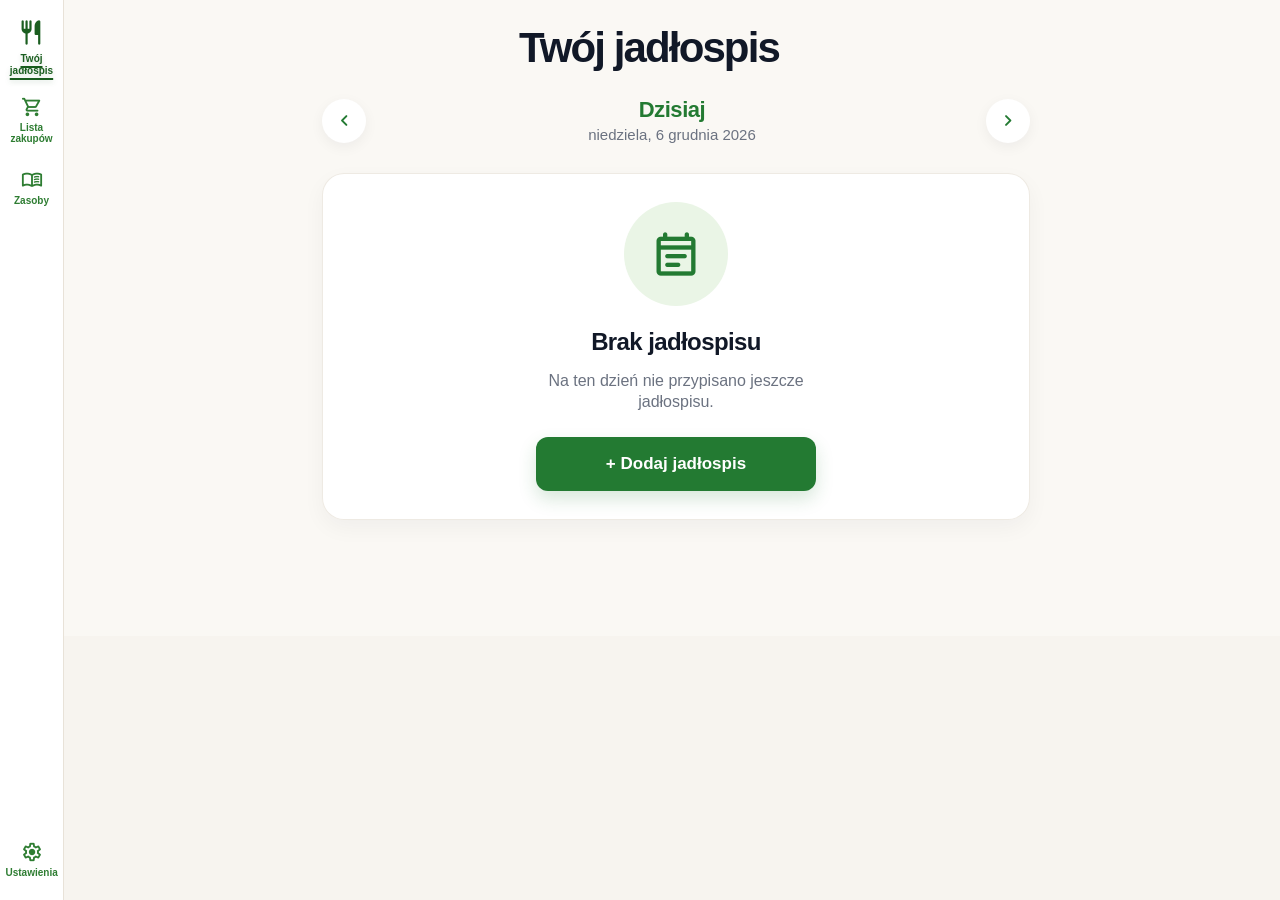
==== commit 6db52e5b: "update" ====
--- a/index.html
+++ b/index.html
@@ -6,9 +6,9 @@
   <meta name="theme-color" content="#237a32">
   <meta name="description" content="PWA do planowania jadłospisów, przepisów, produktów i listy zakupów.">
   <title>Twój jadłospis</title>
-  <link rel="manifest" href="./manifest.json?v=1.0.8">
+  <link rel="manifest" href="./manifest.json?v=1.0.7">
   <link rel="stylesheet" href="https://fonts.googleapis.com/css2?family=Material+Symbols+Rounded:opsz,wght,FILL,GRAD@20..48,400,0,0">
-  <link rel="stylesheet" href="./styles.css?v=1.0.8">
+  <link rel="stylesheet" href="./styles.css?v=1.0.7">
     <meta name="apple-mobile-web-app-capable" content="yes">
   <meta name="apple-mobile-web-app-title" content="Twój jadłospis">
 </head>
@@ -43,7 +43,7 @@
   </nav>
 
   <div id="modalRoot"></div>
-  <script src="./app.js?v=1.0.8"></script>
+  <script src="./app.js?v=1.0.7"></script>
 
   <input
     id="recipe-import-input"
--- a/styles.css
+++ b/styles.css
@@ -3668,206 +3668,3 @@
   font-size: 12px;
   text-align: center;
 }
-
-
-/* v1.0.8 — visual polish / premium UX */
-.app-view {
-  animation: viewFadeIn 180ms ease both;
-}
-
-@keyframes viewFadeIn {
-  from { opacity: 0; transform: translateY(6px); }
-  to { opacity: 1; transform: translateY(0); }
-}
-
-.card,
-.list-row,
-.meal-card,
-.product-recipe-item,
-.more-row {
-  transition: transform 160ms ease, box-shadow 160ms ease, border-color 160ms ease;
-}
-
-@media (hover: hover) {
-  .card:hover,
-  .list-row:hover,
-  .meal-card:hover,
-  .product-recipe-item:hover,
-  .more-row:hover {
-    transform: translateY(-1px);
-  }
-}
-
-.bottom-nav {
-  background: rgba(255, 255, 255, 0.78) !important;
-  backdrop-filter: blur(18px);
-  -webkit-backdrop-filter: blur(18px);
-  box-shadow: 0 -10px 30px rgba(23, 36, 23, 0.08);
-}
-
-.bottom-nav .nav-item.active > span:last-child {
-  text-decoration: underline !important;
-  text-decoration-thickness: 2px !important;
-  text-underline-offset: 4px !important;
-}
-
-.bottom-nav .nav-item.active .material-symbols-rounded {
-  font-variation-settings: "FILL" 1, "wght" 650, "GRAD" 0, "opsz" 24;
-}
-
-.bottom-nav .nav-main .material-symbols-rounded {
-  font-size: 29px !important;
-}
-
-.today-dashboard {
-  margin: 12px 0 16px;
-  padding: 18px;
-  display: grid;
-  grid-template-columns: minmax(0, 1fr) auto;
-  align-items: center;
-  gap: 16px;
-  background:
-    linear-gradient(135deg, rgba(46, 125, 50, 0.13), rgba(46, 125, 50, 0.03)),
-    var(--card, #fff);
-}
-
-.today-dashboard .eyebrow {
-  margin: 0 0 4px;
-  font-size: 12px;
-  text-transform: uppercase;
-  letter-spacing: .08em;
-  color: var(--green, #2e7d32);
-  font-weight: 900;
-}
-
-.today-dashboard h2 {
-  margin: 0;
-  font-size: 22px;
-  line-height: 1.15;
-}
-
-.kcal-ring {
-  --size: 88px;
-  width: var(--size);
-  height: var(--size);
-  border-radius: 50%;
-  display: grid;
-  place-items: center;
-  text-align: center;
-  background:
-    radial-gradient(circle at center, var(--card, #fff) 58%, transparent 60%),
-    conic-gradient(var(--green, #2e7d32) calc(var(--progress) * 1%), rgba(46,125,50,.12) 0);
-  box-shadow: inset 0 0 0 1px rgba(46, 125, 50, 0.08);
-}
-
-.kcal-ring strong {
-  display: block;
-  font-size: 20px;
-  line-height: 1;
-}
-
-.kcal-ring span {
-  display: block;
-  font-size: 10px;
-  color: var(--muted);
-}
-
-.empty-state {
-  margin: 16px 0;
-  padding: 28px 18px;
-  text-align: center;
-  border: 1px dashed var(--line);
-  border-radius: 22px;
-  background: rgba(46, 125, 50, 0.04);
-}
-
-.empty-state > .material-symbols-rounded {
-  font-size: 38px;
-  color: var(--green);
-}
-
-.empty-state h2 {
-  margin: 8px 0 4px;
-  font-size: 18px;
-}
-
-.empty-state p {
-  margin: 0 auto 14px;
-  max-width: 34ch;
-  color: var(--muted);
-}
-
-.modal-root.is-actions-sheet .modal-card,
-.modal-card.actions-sheet {
-  margin: auto 0 0;
-  width: 100%;
-  max-width: none;
-  border-radius: 28px 28px 0 0;
-  animation: sheetUp 180ms ease both;
-}
-
-.sheet-handle,
-.modal-root.is-actions-sheet .modal-card::before {
-  content: "";
-  width: 44px;
-  height: 5px;
-  border-radius: 999px;
-  background: var(--line);
-  margin: 0 auto 12px;
-  display: block;
-}
-
-@keyframes sheetUp {
-  from { transform: translateY(18px); opacity: .7; }
-  to { transform: translateY(0); opacity: 1; }
-}
-
-@media (min-width: 980px) and (orientation: landscape) {
-  .app-view.route-products,
-  .app-view.route-recipes,
-  .app-view.route-plans,
-  .app-view.route-settings,
-  .app-view.route-shopping {
-    max-width: 1180px;
-    margin-inline: auto;
-  }
-
-  .route-products .product-list,
-  .route-recipes .recipe-list,
-  .route-plans .plans-list,
-  .route-shopping .shopping-list,
-  .settings-form {
-    display: grid;
-    grid-template-columns: repeat(2, minmax(0, 1fr));
-    gap: 14px;
-  }
-
-  .settings-form .settings-autosave-note {
-    grid-column: 1 / -1;
-  }
-}
-
-/* bardziej miękki i spójny dark mode */
-:root[data-theme="dark"],
-body[data-theme="dark"] {
-  --bg: #111611;
-  --surface: #171f18;
-  --surface-soft: #202920;
-  --card: #1b241c;
-  --text: #eef5ed;
-  --muted: #aebbad;
-  --line: rgba(238,245,237,.13);
-}
-
-:root[data-theme="dark"] .today-dashboard,
-body[data-theme="dark"] .today-dashboard {
-  background:
-    linear-gradient(135deg, rgba(140, 207, 138, 0.14), rgba(140, 207, 138, 0.04)),
-    var(--card) !important;
-}
-
-:root[data-theme="dark"] .bottom-nav,
-body[data-theme="dark"] .bottom-nav {
-  background: rgba(23, 31, 24, 0.80) !important;
-  box-shadow: 0 -10px 30px rgba(0,0,0,.24);
-}
